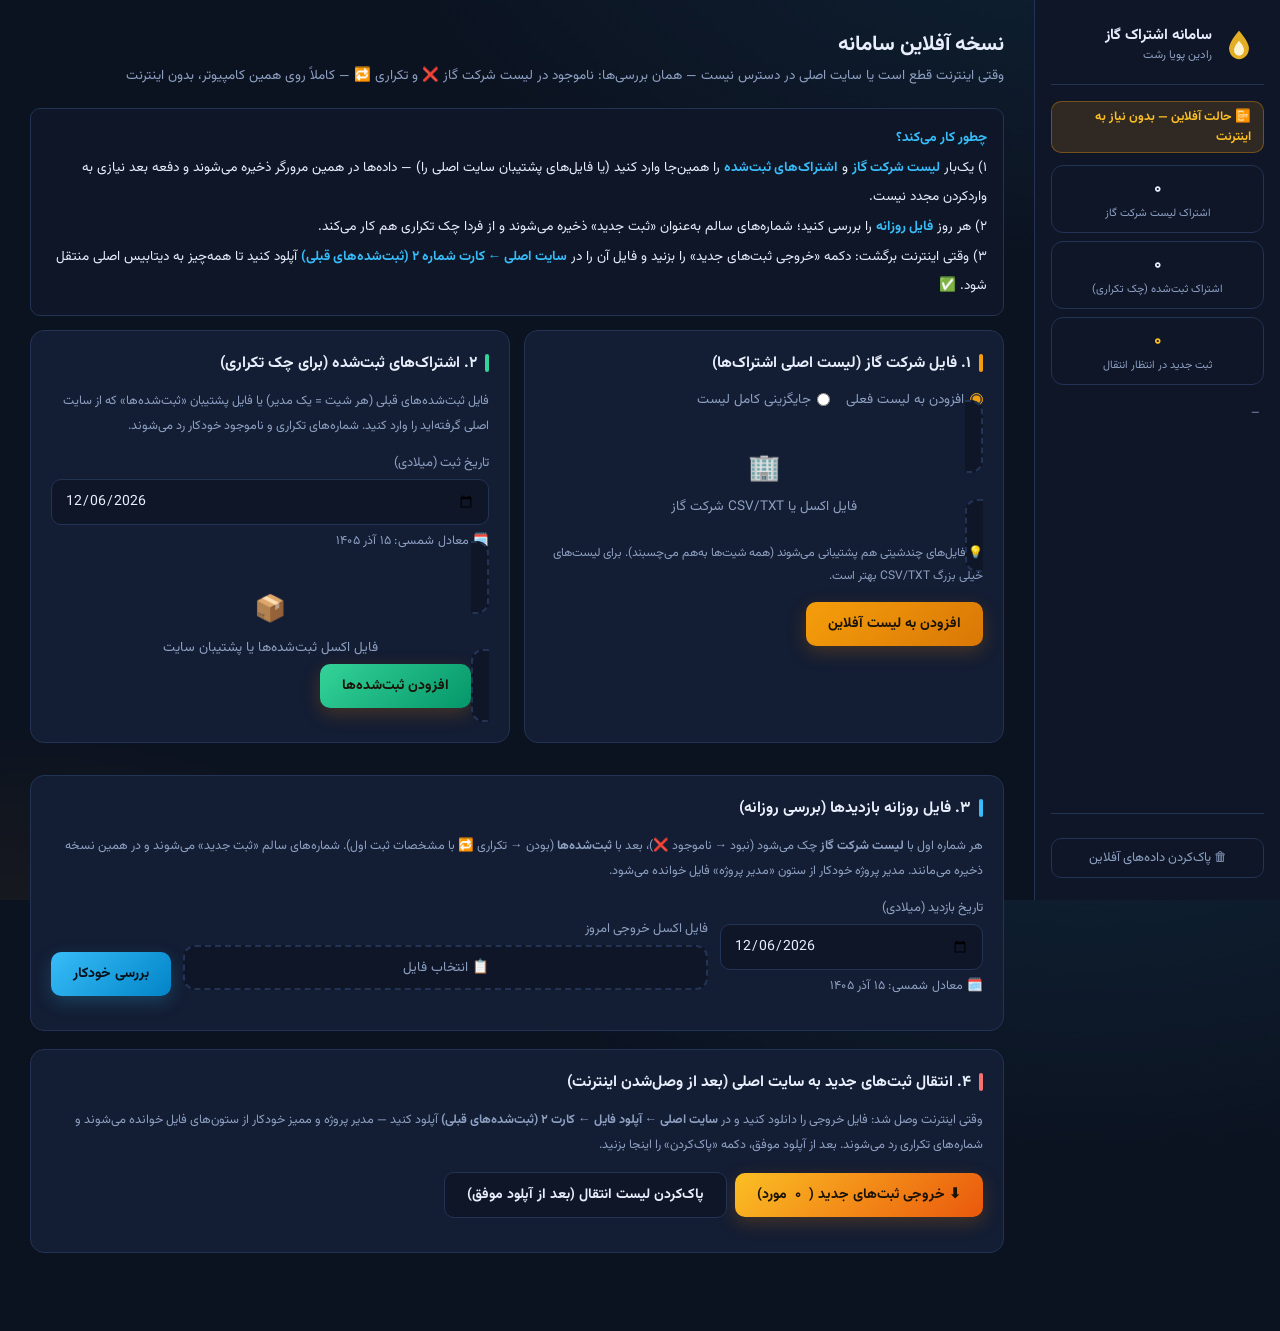
==== offline.html @ a53d4144 "Add files via upload" ====
<!DOCTYPE html>
<html lang="fa" dir="rtl">
<head>
<meta charset="UTF-8">
<meta name="viewport" content="width=device-width, initial-scale=1.0">
<title>سامانه اشتراک‌های گاز — نسخه آفلاین</title>
<link rel="stylesheet" href="styles.css">
<link rel="icon" href="data:image/svg+xml,<svg xmlns='http://www.w3.org/2000/svg' viewBox='0 0 24 24'><text y='18' font-size='18'>📴</text></svg>">
<style>
  .off-badge{display:inline-flex;align-items:center;gap:6px;background:rgba(245,158,11,.14);color:var(--amber);border:1px solid rgba(245,158,11,.35);border-radius:10px;padding:5px 12px;font-size:12.5px;font-weight:700}
  .stat-mini{background:var(--bg2);border:1px solid var(--border);border-radius:12px;padding:10px 12px;text-align:center}
  .stat-mini .v{font-size:17px;font-weight:700}
  .stat-mini .l{font-size:11px;color:var(--muted);margin-top:3px}
</style>
</head>
<body>

<div class="layout">
  <!-- ================= SIDEBAR ================= -->
  <aside class="sidebar">
    <div class="brand">
      <svg viewBox="0 0 24 24" fill="none">
        <path d="M12 2C12 2 5 9.5 5 14.5C5 18.6 8.1 22 12 22C15.9 22 19 18.6 19 14.5C19 9.5 12 2 12 2Z" fill="url(#fgOff)" opacity="0.9"/>
        <path d="M12 9C12 9 8.5 12.8 8.5 15.5C8.5 17.7 10.1 19.5 12 19.5C13.9 19.5 15.5 17.7 15.5 15.5C15.5 12.8 12 9 12 9Z" fill="#fff3d6"/>
        <defs><linearGradient id="fgOff" x1="5" y1="2" x2="19" y2="22"><stop stop-color="#fbbf24"/><stop offset="1" stop-color="#ea580c"/></linearGradient></defs>
      </svg>
      <div>
        <div class="t1">سامانه اشتراک گاز</div>
        <div class="t2">رادین پویا رشت</div>
      </div>
    </div>

    <div class="off-badge" style="margin-bottom:12px">📴 حالت آفلاین — بدون نیاز به اینترنت</div>

    <div class="stat-mini" style="margin-bottom:8px"><div class="v" id="stSubs">۰</div><div class="l">اشتراک لیست شرکت گاز</div></div>
    <div class="stat-mini" style="margin-bottom:8px"><div class="v" id="stRecs">۰</div><div class="l">اشتراک ثبت‌شده (چک تکراری)</div></div>
    <div class="stat-mini" style="margin-bottom:8px"><div class="v" id="stPending" style="color:var(--amber)">۰</div><div class="l">ثبت جدید در انتظار انتقال</div></div>
    <div class="muted" style="font-size:11px;line-height:1.8;margin:10px 4px" id="stSaved">—</div>

    <div class="sidebar-foot">
      <button class="logout-btn" id="offResetBtn">🗑 پاک‌کردن داده‌های آفلاین</button>
    </div>
  </aside>

  <!-- ================= CONTENT ================= -->
  <main class="content">
    <div class="page-title">نسخه آفلاین سامانه</div>
    <div class="page-desc">وقتی اینترنت قطع است یا سایت اصلی در دسترس نیست — همان بررسی‌ها: ناموجود در لیست شرکت گاز ❌ و تکراری 🔁 — کاملاً روی همین کامپیوتر، بدون اینترنت</div>

    <div class="note-box mb" style="line-height:2.2">
      <b>چطور کار می‌کند؟</b><br>
      ۱) یک‌بار <b>لیست شرکت گاز</b> و <b>اشتراک‌های ثبت‌شده</b> را همین‌جا وارد کنید (یا فایل‌های پشتیبان سایت اصلی را) — داده‌ها در همین مرورگر ذخیره می‌شوند و دفعه بعد نیازی به واردکردن مجدد نیست.<br>
      ۲) هر روز <b>فایل روزانه</b> را بررسی کنید؛ شماره‌های سالم به‌عنوان «ثبت جدید» ذخیره می‌شوند و از فردا چک تکراری هم کار می‌کند.<br>
      ۳) وقتی اینترنت برگشت: دکمه «خروجی ثبت‌های جدید» را بزنید و فایل آن را در <b>سایت اصلی ← کارت شماره ۲ (ثبت‌شده‌های قبلی)</b> آپلود کنید تا همه‌چیز به دیتابیس اصلی منتقل شود. ✅
    </div>

    <div class="grid cols-2">
      <!-- ========== 1. master ========== -->
      <div class="card">
        <h3>۱. فایل شرکت گاز (لیست اصلی اشتراک‌ها)</h3>
        <div class="radio-row">
          <label><input type="radio" name="offMasterMode" value="merge" checked> افزودن به لیست فعلی</label>
          <label><input type="radio" name="offMasterMode" value="replace"> جایگزینی کامل لیست</label>
        </div>
        <label class="file-drop mb">
          <input type="file" id="offMasterFile" accept=".xlsx,.xls,.csv,.txt">
          <div class="fd-icon">🏢</div>
          <div class="fd-txt">فایل اکسل یا CSV/TXT شرکت گاز</div>
          <div class="fd-name" id="offMasterFileName"></div>
        </label>
        <p class="muted mb" style="font-size:12px;line-height:1.9;margin-top:-6px">💡 فایل‌های چندشیتی هم پشتیبانی می‌شوند (همه شیت‌ها به‌هم می‌چسبند). برای لیست‌های خیلی بزرگ CSV/TXT بهتر است.</p>
        <button class="btn" id="offMasterBtn">افزودن به لیست آفلاین</button>
        <div id="offMasterResult" class="mt"></div>
      </div>

      <!-- ========== 2. prev records ========== -->
      <div class="card green">
        <h3>۲. اشتراک‌های ثبت‌شده (برای چک تکراری)</h3>
        <p class="muted mb" style="font-size:12.5px;line-height:2">فایل ثبت‌شده‌های قبلی (هر شیت = یک مدیر) یا فایل پشتیبان «ثبت‌شده‌ها» که از سایت اصلی گرفته‌اید را وارد کنید. شماره‌های تکراری و ناموجود خودکار رد می‌شوند.</p>
        <div class="form-row mb">
          <div class="field">
            <label>تاریخ ثبت (میلادی)</label>
            <input type="date" class="input" id="offPrevDate">
            <div class="jalali-hint" data-for="offPrevDate"></div>
          </div>
        </div>
        <label class="file-drop mb">
          <input type="file" id="offPrevFile" accept=".xlsx,.xls,.csv,.txt">
          <div class="fd-icon">📦</div>
          <div class="fd-txt">فایل اکسل ثبت‌شده‌ها یا پشتیبان سایت</div>
          <div class="fd-name" id="offPrevFileName"></div>
        </label>
        <button class="btn" style="background:linear-gradient(135deg,#34d399,#059669)" id="offPrevBtn">افزودن ثبت‌شده‌ها</button>
        <div id="offPrevResult" class="mt"></div>
      </div>
    </div>

    <!-- ========== 3. daily ========== -->
    <div class="card blue" style="margin-top:14px">
      <h3>۳. فایل روزانه بازدیدها (بررسی روزانه)</h3>
      <p class="muted mb" style="font-size:12.5px;line-height:2">هر شماره اول با <b>لیست شرکت گاز</b> چک می‌شود (نبود → ناموجود ❌)، بعد با <b>ثبت‌شده‌ها</b> (بودن → تکراری 🔁 با مشخصات ثبت اول). شماره‌های سالم «ثبت جدید» می‌شوند و در همین نسخه ذخیره می‌مانند. مدیر پروژه خودکار از ستون «مدیر پروژه» فایل خوانده می‌شود.</p>
      <div class="form-row mb">
        <div class="field">
          <label>تاریخ بازدید (میلادی)</label>
          <input type="date" class="input" id="offDate">
          <div class="jalali-hint" data-for="offDate"></div>
        </div>
        <div class="field" style="flex:2">
          <label>فایل اکسل خروجی امروز</label>
          <label class="file-drop" style="padding:10px 16px">
            <input type="file" id="offDailyFile" accept=".xlsx,.xls,.csv,.txt">
            <span class="fd-txt">📋 انتخاب فایل</span>
            <span class="fd-name" id="offDailyFileName"></span>
          </label>
        </div>
        <button class="btn blue" id="offDailyBtn">بررسی خودکار</button>
      </div>
      <div id="offDailyResult"></div>
    </div>

    <!-- ========== 4. sync back ========== -->
    <div class="card red" style="margin-top:14px">
      <h3>۴. انتقال ثبت‌های جدید به سایت اصلی (بعد از وصل‌شدن اینترنت)</h3>
      <p class="muted mb" style="font-size:12.5px;line-height:2">وقتی اینترنت وصل شد: فایل خروجی را دانلود کنید و در <b>سایت اصلی ← آپلود فایل ← کارت ۲ (ثبت‌شده‌های قبلی)</b> آپلود کنید — مدیر پروژه و ممیز خودکار از ستون‌های فایل خوانده می‌شوند و شماره‌های تکراری رد می‌شوند. بعد از آپلود موفق، دکمه «پاک‌کردن» را اینجا بزنید.</p>
      <div class="flex" style="flex-wrap:wrap;gap:8px">
        <button class="btn" style="background:linear-gradient(135deg,#fbbf24,#ea580c)" id="offExportPendingBtn">⬇ خروجی ثبت‌های جدید (<span id="offPendingCount">۰</span> مورد)</button>
        <button class="btn ghost" id="offClearPendingBtn">پاک‌کردن لیست انتقال (بعد از آپلود موفق)</button>
      </div>
      <div id="offPendingResult" class="mt"></div>
    </div>
  </main>
</div>

<script src="xlsx.full.min.js"></script>
<script src="shared.js"></script>
<script>
/* ============================================================
 * نسخه آفلاین — بدون Supabase، بدون اینترنت
 * داده‌ها در IndexedDB همین مرورگر ذخیره می‌شوند
 * ============================================================ */
const S = window.GazShared;
const $ = s => document.querySelector(s);
const esc = v => String(v ?? '').replace(/[&<>"']/g, c => ({ '&': '&amp;', '<': '&lt;', '>': '&gt;', '"': '&quot;', "'": '&#39;' }[c]));
const faNum = n => Number(n || 0).toLocaleString('fa-IR');
const faDateFmt = new Intl.DateTimeFormat('fa-IR-u-ca-persian', { year: 'numeric', month: 'long', day: 'numeric' });
const faDateNumFmt = new Intl.DateTimeFormat('fa-IR-u-ca-persian', { year: 'numeric', month: '2-digit', day: '2-digit' });
function faDate(iso) { return iso ? faDateFmt.format(new Date(iso + 'T12:00:00')) : '—'; }
function faDateNum(iso, empty = '') { try { return iso ? faDateNumFmt.format(new Date(iso + 'T12:00:00')) : empty; } catch { return empty; } }
const todayISO = () => new Date().toISOString().slice(0, 10);

let toastTimer;
function toast(msg, type = '') {
  let t = $('#offToast');
  if (!t) { t = document.createElement('div'); t.id = 'offToast'; t.style.cssText = 'position:fixed;bottom:22px;right:22px;z-index:99;padding:12px 18px;border-radius:12px;background:#1e293b;color:#fff;font-size:13.5px;box-shadow:0 8px 24px rgba(0,0,0,.35);max-width:420px;line-height:1.9'; document.body.appendChild(t); }
  t.textContent = msg;
  t.style.border = type === 'ok' ? '1px solid #34d399' : type === 'err' ? '1px solid #f87171' : '1px solid #38bdf8';
  clearTimeout(toastTimer);
  toastTimer = setTimeout(() => { t.textContent = ''; }, 5000);
}

/* --- همان منطق سایت اصلی: تشخیص ممیز و ستون مدیر پروژه --- */
const INSPECTOR_RE = /(بازدید|ممیز|بازرس|ناظر|تنظیم کنند|تنظیم‌کنند|ثبت کننده|ثبت‌کننده|تهیه کننده|inspector)/i;
function extractInspector(data) {
  if (!data) return '';
  for (const [k, v] of Object.entries(data)) {
    if (INSPECTOR_RE.test(k) && String(v).trim()) return String(v).trim();
  }
  return '';
}
function normalizeName(v) {
  return String(v ?? '').replace(/[يى]/g, 'ی').replace(/ك/g, 'ک').replace(/[\s‌]+/g, '').trim();
}
function detectManagerCol(headers, subCol) {
  const cands = (headers || []).filter(h => h !== subCol);
  const norm = h => normalizeName(h);
  let found = cands.find(h => { const n = norm(h); return n.includes('مدیر') && n.includes('پروژه'); });
  if (!found) found = cands.find(h => norm(h).includes('سرپرست'));
  if (!found) found = cands.find(h => { const n = norm(h); return (n.includes('مدیر') || n.includes('مسئول')) && !INSPECTOR_RE.test(n); });
  return found || null;
}

/* ============================================================
 * وضعیت داده‌ها + ذخیره در IndexedDB
 * ============================================================ */
const state = {
  subs: new Set(),          // شماره‌های لیست شرکت گاز
  records: new Map(),       // no → { mgr, insp, dISO }
  pending: [],              // ثبت‌های جدیدِ آفلاین برای انتقال به سایت اصلی
  mgrs: [],                 // نام مدیرهای دیده‌شده (برای حدس و انتخاب)
};
let NO_IDB = false;

const DB_NAME = 'gaz-offline', STORE = 'kv', SUB_CHUNK = 100000;
function idb() {
  return new Promise((res, rej) => {
    const r = indexedDB.open(DB_NAME, 1);
    r.onupgradeneeded = () => { r.result.createObjectStore(STORE); };
    r.onsuccess = () => res(r.result);
    r.onerror = () => rej(r.error || new Error('IndexedDB unavailable'));
  });
}
async function idbRun(fn) {
  const db = await idb();
  return new Promise((res, rej) => {
    const tx = db.transaction(STORE, 'readwrite');
    const st = tx.objectStore(STORE);
    const out = fn(st);
    tx.oncomplete = () => { db.close(); res(out && out.result !== undefined ? out.result : undefined); };
    tx.onerror = () => { db.close(); rej(tx.error); };
  });
}
const idbPut = (k, v) => idbRun(st => st.put(v, k));
const idbGet = k => new Promise(async (res, rej) => {
  try {
    const db = await idb();
    const tx = db.transaction(STORE, 'readonly');
    const rq = tx.objectStore(STORE).get(k);
    rq.onsuccess = () => { db.close(); res(rq.result); };
    rq.onerror = () => { db.close(); rej(rq.error); };
  } catch (e) { rej(e); }
});
async function idbKeys() {
  const db = await idb();
  return new Promise((res, rej) => {
    const rq = db.transaction(STORE, 'readonly').objectStore(STORE).getAllKeys();
    rq.onsuccess = () => { db.close(); res(rq.result); };
    rq.onerror = () => { db.close(); rej(rq.error); };
  });
}
const idbDel = k => idbRun(st => st.delete(k));

async function saveState() {
  if (NO_IDB) return;
  try {
    // subs به‌صورت تکه‌های ۱۰۰تایی ذخیره می‌شود تا مرورگر له نشود
    const keys = await idbKeys();
    for (const k of keys) if (String(k).startsWith('subs_')) await idbDel(k);
    const arr = [...state.subs];
    for (let i = 0; i < arr.length; i += SUB_CHUNK) await idbPut('subs_' + Math.floor(i / SUB_CHUNK), arr.slice(i, i + SUB_CHUNK));
    await idbPut('records', [...state.records.entries()].map(([no, v]) => ({ no, ...v })));
    await idbPut('pending', state.pending);
    await idbPut('mgrs', state.mgrs);
    await idbPut('savedAt', Date.now());
    renderStats();
  } catch (e) {
    NO_IDB = true;
    console.warn('save failed', e);
  }
}

async function loadState() {
  try {
    await idb(); // test availability
    const keys = await idbKeys();
    if (!keys.length) return;
    state.subs = new Set();
    for (const k of keys) {
      if (String(k).startsWith('subs_')) {
        const chunk = await idbGet(k);
        (chunk || []).forEach(n => state.subs.add(n));
      }
    }
    const recs = await idbGet('records') || [];
    state.records = new Map(recs.map(r => [r.no, { mgr: r.mgr, insp: r.insp, dISO: r.dISO }]));
    state.pending = await idbGet('pending') || [];
    state.mgrs = await idbGet('mgrs') || [];
    renderStats();
  } catch (e) {
    NO_IDB = true;
    renderStats();
  }
}

function renderStats() {
  $('#stSubs').textContent = faNum(state.subs.size);
  $('#stRecs').textContent = faNum(state.records.size);
  $('#stPending').textContent = faNum(state.pending.length);
  $('#offPendingCount').textContent = faNum(state.pending.length);
  $('#stSaved').innerHTML = NO_IDB
    ? '⚠️ این مرورگر اجازه ذخیره دائمی نمی‌دهد — داده‌ها فقط تا باز بودن این صفحه حفظ می‌شوند. حتماً از دکمه‌های خروجی، فایل دانلود کنید.'
    : (state.subs.size || state.records.size
      ? '✅ ذخیره شد — داده‌ها بعد از بستن مرورگر هم می‌مانند (آخرین ذخیره: ' + new Date().toLocaleString('fa-IR') + ')'
      : 'داده‌ای ذخیره نشده — از کارت‌های ۱ و ۲ شروع کنید');
}

/* ============================================================
 * کارت ۱ — لیست شرکت گاز
 * ============================================================ */
function addMasterRows(rows, subCol, mode) {
  const { rows: uniq, empty, dupInFile } = S.dedupeRows(rows, subCol);
  if (mode === 'replace') state.subs.clear();
  let added = 0, existed = 0;
  for (const r of uniq) {
    if (state.subs.has(r.no)) existed++; else { state.subs.add(r.no); added++; }
  }
  return { added, existed, empty, dupInFile, total: state.subs.size };
}

$('#offMasterBtn').addEventListener('click', async () => {
  const f = $('#offMasterFile').files[0];
  if (!f) return toast('فایل لیست شرکت گاز را انتخاب کنید', 'err');
  const btn = $('#offMasterBtn');
  btn.disabled = true; btn.textContent = 'در حال پردازش...';
  $('#offMasterResult').innerHTML = '<div class="muted">⏳ فایل بزرگ است — چند لحظه صبر کنید...</div>';
  await new Promise(r => setTimeout(r, 60));
  try {
    const buf = await f.arrayBuffer();
    const { rows, subCol, sheets } = S.parseWorkbook(buf, XLSX);
    if (!subCol) throw new Error('ستون شماره اشتراک در فایل پیدا نشد');
    const mode = document.querySelector('input[name=offMasterMode]:checked').value;
    const r = addMasterRows(rows, subCol, mode);
    await saveState();
    $('#offMasterResult').innerHTML = `<div class="flex" style="flex-wrap:wrap;gap:6px">
      <span class="badge green">${faNum(r.added)} اشتراک جدید اضافه شد</span>
      <span class="badge amber">${faNum(r.existed)} مورد از قبل موجود بود</span>
      <span class="badge blue">کل لیست آفلاین: ${faNum(r.total)}</span>
    </div>
    <div class="muted mt" style="font-size:12.5px">ستون شناسایی‌شده: «${esc(subCol)}»${sheets ? ' — ' + faNum(sheets) + ' شیت' : ''}${r.dupInFile ? ' — ' + faNum(r.dupInFile) + ' تکراری داخل فایل ادغام شد' : ''}${r.empty ? ' — ' + faNum(r.empty) + ' ردیف خالی نادیده گرفته شد' : ''}</div>`;
    toast('لیست شرکت گاز آفلاین به‌روز شد ✅', 'ok');
  } catch (e) {
    $('#offMasterResult').innerHTML = '';
    toast('خطا: ' + e.message, 'err');
  } finally {
    btn.disabled = false; btn.textContent = 'افزودن به لیست آفلاین';
  }
});

/* ============================================================
 * کارت ۲ — ثبت‌شده‌های قبلی
 * ============================================================ */
function guessMgrFromText(text) {
  const t = normalizeName(text);
  if (!t) return null;
  let hits = state.mgrs.filter(n => { const m = normalizeName(n); return m.length >= 3 && (t.includes(m) || m.includes(t)); });
  if (hits.length === 1) return hits[0];
  hits = state.mgrs.filter(n => String(n).trim().split(/[\s‌]+/).some(w => normalizeName(w).length >= 3 && t.includes(normalizeName(w))));
  return hits.length === 1 ? hits[0] : null;
}

/* فرم انتخاب مدیر (بدون وابستگی به دیتابیس) — حدس از نام شیت/فایل یا انتخاب دستی */
function askManagerOffline(fName, sheetName, boxSel) {
  const guess = guessMgrFromText(sheetName) || guessMgrFromText(fName);
  if (guess) return Promise.resolve({ name: guess, auto: true });
  return new Promise((resolve, reject) => {
    const box = $(boxSel);
    box.innerHTML = `<div class="note-box mb">⚠️ ستون «مدیر پروژه» در این فایل${sheetName ? ` (شیت «${esc(sheetName)}»)` : ''} پیدا نشد. مدیر پروژه مالک این فهرست را انتخاب کنید یا بنویسید:</div>
      <div class="flex" style="flex-wrap:wrap;gap:8px">
        <select class="input" id="offMgrSel" style="max-width:250px">
          <option value="">— انتخاب از فهرست —</option>
          ${state.mgrs.map(m => `<option>${esc(m)}</option>`).join('')}
        </select>
        <input class="input" id="offMgrNew" placeholder="یا نام جدید بنویسید" style="max-width:220px">
        <button class="btn sm" id="offMgrOk">تأیید</button>
        <button class="btn ghost sm" id="offMgrCancel">انصراف</button>
      </div>`;
    $('#offMgrOk').onclick = () => {
      const newName = $('#offMgrNew').value.trim();
      if (newName) return resolve({ name: newName, auto: false });
      const sel = $('#offMgrSel');
      if (sel.value) return resolve({ name: sel.value, auto: false });
      toast('یک مدیر را انتخاب کنید یا نام جدید بنویسید', 'err');
    };
    $('#offMgrCancel').onclick = () => reject(new Error('__cancelled__'));
  });
}
function addMgrName(name) {
  const clean = String(name || '').trim();
  if (clean && !state.mgrs.includes(clean)) state.mgrs.push(clean);
}

/* افزودن یک شیت ثبت‌شده‌ها: خروجی {ok, dup, nf, empty} */
function addPrevSheet(headers, rows, subCol, sheetName, fName, dateISO, boxSel) {
  const mgrCol = detectManagerCol(headers, subCol);
  const res = { ok: 0, dup: 0, nf: 0, note: '' };
  const list = [];
  for (const r of rows) {
    const no = S.normalizeSubNo(r[subCol]);
    if (!no) continue;
    let mgr = mgrCol ? String(r[mgrCol] ?? '').trim() : '';
    if (mgrCol && !normalizeName(mgr)) mgr = '';
    list.push({ no, mgr: mgr || null, insp: extractInspector(r) });
  }
  if (!list.length) { res.note = 'شیت «' + sheetName + '»: شماره اشتراکی نداشت'; return Promise.resolve(res); }
  const apply = manualMgr => {
    for (const it of list) {
      if (state.records.has(it.no)) { res.dup++; continue; }
      if (state.subs.size && !state.subs.has(it.no)) { res.nf++; continue; } // چک ناموجود فقط وقتی لیست اصلی وارد شده
      const mgr = it.mgr || manualMgr;
      if (!normalizeName(mgr)) { res.nf++; continue; }
      addMgrName(mgr);
      state.records.set(it.no, { mgr, insp: it.insp, dISO: dateISO });
      res.ok++;
    }
    res.note = `شیت «${sheetName}»: ${faNum(res.ok)} اضافه شد` +
      (mgrCol ? ` — مدیر از ستون «${mgrCol}»` : (manualMgr ? ` — مدیر: ${manualMgr}` : '')) +
      (res.dup ? ` — ${faNum(res.dup)} تکراری رد شد` : '') + (res.nf ? ` — ${faNum(res.nf)} ناموجود/بی‌مدیر رد شد` : '');
    return res;
  };
  if (mgrCol) return Promise.resolve(apply(null));
  return askManagerOffline(fName, sheetName, boxSel).then(pick => apply(pick.name));
}

$('#offPrevBtn').addEventListener('click', async () => {
  const f = $('#offPrevFile').files[0];
  if (!f) return toast('فایل ثبت‌شده‌ها را انتخاب کنید', 'err');
  const btn = $('#offPrevBtn');
  btn.disabled = true; btn.textContent = 'در حال پردازش...';
  $('#offPrevResult').innerHTML = '';
  try {
    if (!state.subs.size && !confirm('⚠️ لیست شرکت گاز هنوز در نسخه آفلاین وارد نشده است.\nبدون آن، چکِ «ناموجود در لیست» برای ثبت‌شده‌ها انجام نمی‌شود.\nادامه می‌دهید؟')) return;
    const buf = await f.arrayBuffer();
    const sheets = S.parseWorkbookSheets(buf, XLSX);
    if (!sheets.length) throw new Error('فایل خالی است یا شیتی با داده ندارد');
    const dateISO = $('#offPrevDate').value || todayISO();
    const notes = []; const sum = { ok: 0, dup: 0, nf: 0 };
    for (const sh of sheets) {
      if (!sh.subCol) continue;
      const r = await addPrevSheet(sh.headers, sh.rows, sh.subCol, sh.sheetName, f.name, dateISO, '#offPrevResult');
      notes.push(esc(r.note));
      sum.ok += r.ok; sum.dup += r.dup; sum.nf += r.nf;
      $('#offPrevResult').innerHTML = '';
    }
    if (!sum.ok && !sum.dup && !sum.nf) throw new Error('هیچ شماره اشتراک معتبری یافت نشد');
    await saveState();
    $('#offPrevResult').innerHTML = `<div class="flex" style="flex-wrap:wrap;gap:6px">
      <span class="badge green">${faNum(sum.ok)} به ثبت‌شده‌ها اضافه شد ✅</span>
      ${sum.dup ? `<span class="badge amber">${faNum(sum.dup)} از قبل موجود بود</span>` : ''}
      ${sum.nf ? `<span class="badge red">${faNum(sum.nf)} ناموجود در لیست / بدون مدیر رد شد</span>` : ''}
      <span class="badge blue">کل ثبت‌شده‌های آفلاین: ${faNum(state.records.size)}</span>
    </div>
    <div class="muted mt" style="font-size:12.5px;line-height:2">${notes.join('<br>')}</div>`;
    toast('ثبت‌شده‌ها به نسخه آفلاین اضافه شد ✅', 'ok');
  } catch (e) {
    if (e.message === '__cancelled__') { await saveState(); toast('انصراف زده شد — شیت‌های قبلی (در صورت وجود) ذخیره شدند', ''); }
    else toast('خطا: ' + e.message, 'err');
  } finally {
    btn.disabled = false; btn.textContent = 'افزودن ثبت‌شده‌ها';
  }
});

/* ============================================================
 * کارت ۳ — فایل روزانه
 * ============================================================ */
function processDailyRows(headers, rows, subCol, visitDate, manualMgrName = '') {
  const mgrCol = detectManagerCol(headers, subCol);
  const norm = rows.map(r => ({ no: S.normalizeSubNo(r[subCol]), data: r })).filter(r => r.no);
  const nfItems = [], dupItems = [], okItems = [], noMgrItems = [];
  for (const r of norm) {
    if (state.subs.size && !state.subs.has(r.no)) { nfItems.push({ no: r.no }); continue; }
    if (state.records.has(r.no)) {
      const p = state.records.get(r.no);
      dupItems.push({ no: r.no, prev_manager: p.mgr, prev_inspector: p.insp, prev_date: p.dISO });
      continue;
    }
    const rawMgr = mgrCol ? String((r.data || {})[mgrCol] ?? '').trim() : manualMgrName;
    if (!normalizeName(rawMgr)) { noMgrItems.push({ no: r.no }); continue; }
    const insp = extractInspector(r.data);
    state.records.set(r.no, { mgr: rawMgr, insp, dISO: visitDate });
    state.pending.push({ no: r.no, mgr: rawMgr, insp, dISO: visitDate });
    addMgrName(rawMgr);
    okItems.push({ no: r.no, mgr: rawMgr, insp });
  }
  return { mgrCol, total: norm.length, ok: okItems, dupItems, nfItems, noMgrItems, norm };
}

function buildOfflineReportRows(res, visitDate, manualMgrName = '') {
  const dataKeys = [];
  res.norm.forEach(r => Object.keys(r.data || {}).forEach(k => { if (!dataKeys.includes(k) && dataKeys.length < 20) dataKeys.push(k); }));
  const okSet = new Set(res.ok.map(x => x.no));
  return res.norm.map(r => {
    const dup = res.dupItems.find(d => d.no === r.no);
    const isNf = res.nfItems.some(x => x.no === r.no) && !okSet.has(r.no) && !dup;
    const noMgr = res.noMgrItems.some(x => x.no === r.no) && !okSet.has(r.no) && !dup;
    const o = {
      'شماره اشتراک': r.no,
      'نتیجه بررسی': noMgr ? 'بدون مدیر پروژه — ثبت نشد ⚠️'
        : isNf ? 'ناموجود در لیست شرکت گاز ❌'
        : dup ? 'تکراری — قبلاً ثبت شده 🔁' : 'ثبت شد ✅',
      'مدیر پروژه (ثبت اول)': dup ? (dup.prev_manager || '') : (okSet.has(r.no) ? String((r.data || {})[res.mgrCol] ?? manualMgrName).trim() : ''),
      'ممیز (ثبت اول)': dup ? (dup.prev_inspector || '') : (okSet.has(r.no) ? extractInspector(r.data) : ''),
      'تاریخ ثبت اول': dup ? faDateNum(dup.prev_date) : (okSet.has(r.no) ? faDateNum(visitDate) : ''),
    };
    for (const k of dataKeys) o['اطلاعات فایل | ' + k] = (r.data || {})[k] ?? '';
    return o;
  });
}
function pendingToRows(items) {
  return items.map(p => ({
    'شماره اشتراک': p.no,
    'مدیر پروژه': p.mgr,
    'ممیز': p.insp || '',
    'تاریخ ثبت (شمسی)': faDateNum(p.dISO),
  }));
}
function downloadXlsx(rows, filename, sheetName) {
  const wb = XLSX.utils.book_new();
  const ws = XLSX.utils.json_to_sheet(rows.length ? rows : [{ 'اطلاع': 'داده‌ای وجود ندارد' }]);
  if (ws['!ref']) ws['!autofilter'] = { ref: ws['!ref'] };
  XLSX.utils.book_append_sheet(wb, ws, (sheetName || 'data').slice(0, 31));
  XLSX.writeFile(wb, filename);
}

$('#offDailyBtn').addEventListener('click', async () => {
  const f = $('#offDailyFile').files[0];
  if (!f) return toast('فایل روزانه را انتخاب کنید', 'err');
  const btn = $('#offDailyBtn');
  btn.disabled = true; btn.textContent = 'در حال بررسی...';
  $('#offDailyResult').innerHTML = '';
  try {
    const visitDate = $('#offDate').value || todayISO();
    // اگر لیست شرکت گاز خالی است، چکِ ناموجود ممکن نیست — هشدار بده
    if (!state.subs.size && !confirm('⚠️ لیست شرکت گاز هنوز در نسخه آفلاین وارد نشده است.\nبدون آن، چکِ «ناموجود در لیست» انجام نمی‌شود و همه شماره‌ها فقط چک تکراری می‌شوند.\nادامه می‌دهید؟')) return;
    const buf = await f.arrayBuffer();
    const { rows, subCol, headers } = S.parseWorkbook(buf, XLSX);
    if (!subCol) throw new Error('ستون شماره اشتراک در فایل پیدا نشد');
    let manualMgr = '';
    if (!detectManagerCol(headers, subCol)) {
      const pick = await askManagerOffline(f.name, '', '#offDailyResult');
      manualMgr = pick.name;
      $('#offDailyResult').innerHTML = '';
    }
    const res = processDailyRows(headers, rows, subCol, visitDate, manualMgr);
    if (!res.total) throw new Error('هیچ شماره اشتراک معتبری در فایل یافت نشد');
    await saveState();

    const errs = [
      ...res.dupItems.map(d => ({ ...d, kind: 'duplicate' })),
      ...res.nfItems.map(d => ({ ...d, kind: 'not_found' })),
      ...res.noMgrItems.map(d => ({ ...d, kind: 'no_manager' })),
    ];
    const kindBadge = k => k === 'duplicate'
      ? '<span class="badge amber">تکراری 🔁</span>'
      : k === 'not_found' ? '<span class="badge red">ناموجود ❌</span>' : '<span class="badge gray">مدیر نامشخص ⚠️</span>';
    $('#offDailyResult').innerHTML = `
      <div class="flex mb" style="flex-wrap:wrap;gap:6px">
        <span class="badge blue">${faNum(res.total)} شماره بررسی شد</span>
        <span class="badge green">${faNum(res.ok.length)} ثبت جدید ✅ (ذخیره آفلاین)</span>
        ${res.dupItems.length ? `<span class="badge amber">${faNum(res.dupItems.length)} تکراری 🔁</span>` : ''}
        ${res.nfItems.length ? `<span class="badge red">${faNum(res.nfItems.length)} ناموجود ❌</span>` : ''}
        ${res.noMgrItems.length ? `<span class="badge gray">${faNum(res.noMgrItems.length)} بدون مدیر ⚠️</span>` : ''}
      </div>
      <div class="muted mb" style="font-size:12.5px">${res.mgrCol ? `ستون مدیر: «${esc(res.mgrCol)}»` : `ستون «مدیر پروژه» در فایل نبود — همه «${esc(manualMgr)}» ثبت شدند`}</div>
      ${errs.length ? `
      <div class="note-box mb" style="border-color:rgba(248,113,113,.4)">⚠️ موارد زیر ثبت نشدند:</div>
      <div class="table-wrap mb" style="max-height:280px;overflow-y:auto"><table>
        <thead><tr><th>شماره اشتراک</th><th>نوع خطا</th><th>مدیر (ثبت اول)</th><th>ممیز (ثبت اول)</th><th>تاریخ ثبت اول</th></tr></thead>
        <tbody>${errs.slice(0, 100).map(e2 => `<tr>
          <td class="ltr">${esc(e2.no)}</td>
          <td>${kindBadge(e2.kind)}</td>
          <td>${e2.kind === 'duplicate' ? esc(e2.prev_manager || '—') : '—'}</td>
          <td>${e2.kind === 'duplicate' ? '<b>' + esc(e2.prev_inspector || '—') + '</b>' : '—'}</td>
          <td>${e2.kind === 'duplicate' ? faDate(e2.prev_date) : '—'}</td>
        </tr>`).join('')}</tbody>
      </table></div>` : ''}
      <div class="flex" style="flex-wrap:wrap;gap:8px">
        <button class="btn ghost sm" id="offDlReportBtn">⬇ دانلود گزارش این فایل (اکسل)</button>
        ${res.ok.length ? `<button class="btn ghost sm" id="offDlNewBtn">⬇ ثبت‌های جدید این فایل (برای انتقال به سایت اصلی)</button>` : ''}
      </div>`;
    $('#offDlReportBtn').onclick = () => downloadXlsx(
      buildOfflineReportRows(res, visitDate, manualMgr),
      `گزارش-آفلاین-${f.name.replace(/\.[^.]+$/, '')}.xlsx`, 'گزارش بررسی');
    if ($('#offDlNewBtn')) $('#offDlNewBtn').onclick = () => downloadXlsx(
      pendingToRows(res.ok.map(x => ({ no: x.no, mgr: x.mgr, insp: x.insp, dISO: visitDate }))),
      `آفلاین-ثبت‌های-جدید-${faDateNum(visitDate)}.xlsx`, 'ثبت‌های جدید');
    toast(errs.length ? 'پردازش شد — خطاها را بررسی کنید' : 'همه شماره‌ها سالم ثبت شدند ✅', errs.length ? '' : 'ok');
  } catch (e) {
    if (e.message !== '__cancelled__') toast('خطا: ' + e.message, 'err');
  } finally {
    btn.disabled = false; btn.textContent = 'بررسی خودکار';
  }
});

/* ============================================================
 * کارت ۴ — خروجی انتقال + پاک‌کردن
 * ============================================================ */
$('#offExportPendingBtn').addEventListener('click', () => {
  if (!state.pending.length) return toast('هنوز ثبت جدید آفلاینی وجود ندارد', 'err');
  downloadXlsx(pendingToRows(state.pending), `آفلاین-ثبت‌های-جدید-${faDateNum(todayISO())}.xlsx`, 'ثبت‌های جدید');
  toast(`${faNum(state.pending.length)} رکورد خروجی گرفته شد — فایل را در سایت اصلی (کارت ۲) آپلود کنید`, 'ok');
});
$('#offClearPendingBtn').addEventListener('click', async () => {
  if (!state.pending.length) return toast('لیست انتقال خالی است', '');
  if (!confirm(`لیست انتقال (${state.pending.length} مورد) پاک شود؟\nفقط بعد از آپلود موفق در سایت اصلی این کار را بکنید — خود ثبت‌شده‌ها در همین نسخه می‌مانند.`)) return;
  state.pending = [];
  await saveState();
  toast('لیست انتقال پاک شد', 'ok');
});

/* پاک‌کردن کامل داده‌های آفلاین */
$('#offResetBtn').addEventListener('click', async () => {
  if (!confirm('تمام داده‌های آفلاین (لیست شرکت گاز + ثبت‌شده‌ها + لیست انتقال) پاک شود؟')) return;
  if (!confirm('مطمئن هستید؟ اگر پشتیبان ندارید، قابل بازگشت نیست.')) return;
  try {
    state.subs = new Set(); state.records = new Map(); state.pending = []; state.mgrs = [];
    if (!NO_IDB) {
      const keys = await idbKeys();
      for (const k of keys) await idbDel(k);
    }
    renderStats();
    toast('داده‌های آفلاین پاک شد', 'ok');
  } catch (e) { toast('خطا: ' + e.message, 'err'); }
});

/* تاریخ شمسی زیر ورودی‌های تاریخ + نام فایل‌ها */
function refreshJalaliHints() {
  document.querySelectorAll('.jalali-hint').forEach(h => {
    const inp = $('#' + h.dataset.for);
    if (!inp) return;
    h.textContent = inp.value ? '🗓️ معادل شمسی: ' + faDate(inp.value) : '';
  });
}
document.querySelectorAll('input[type=date]').forEach(i => i.addEventListener('change', refreshJalaliHints));
function bindName(inputId, nameId) {
  const inp = $(inputId);
  inp.addEventListener('change', () => { $(nameId).textContent = inp.files[0] ? inp.files[0].name : ''; });
}
bindName('#offMasterFile', '#offMasterFileName');
bindName('#offPrevFile', '#offPrevFileName');
bindName('#offDailyFile', '#offDailyFileName');
$('#offDate').value = todayISO();
$('#offPrevDate').value = todayISO();
refreshJalaliHints();

/* تست: window.__off */
window.__off = { state, addMasterRows, addPrevSheet, processDailyRows, buildOfflineReportRows, pendingToRows, saveState, loadState, detectManagerCol, extractInspector };

/* شروع: بازیابی داده‌های ذخیره‌شده */
loadState();
</script>
</body>
</html>
---- styles.css ----
@font-face {
  font-family: 'Vazirmatn';
  src: url('Vazirmatn-Regular.woff2') format('woff2');
  font-weight: 400; font-style: normal; font-display: swap;
}
@font-face {
  font-family: 'Vazirmatn';
  src: url('Vazirmatn-Bold.woff2') format('woff2');
  font-weight: 700; font-style: normal; font-display: swap;
}

:root {
  --bg: #0b1220;
  --bg2: #0e1628;
  --panel: #131d33;
  --panel2: #17233d;
  --border: #223354;
  --text: #e8eefb;
  --muted: #8ea0c2;
  --accent: #f59e0b;
  --accent2: #38bdf8;
  --green: #34d399;
  --red: #f87171;
  --amber: #fbbf24;
  --radius: 14px;
}

* { box-sizing: border-box; margin: 0; padding: 0; }

html, body { height: 100%; }

body {
  font-family: 'Vazirmatn', Tahoma, sans-serif;
  background:
    radial-gradient(1200px 600px at 85% -10%, rgba(56,189,248,.09), transparent 60%),
    radial-gradient(900px 500px at 0% 110%, rgba(245,158,11,.07), transparent 55%),
    var(--bg);
  color: var(--text);
  min-height: 100vh;
}

::selection { background: rgba(245,158,11,.35); }

input, select, textarea, button { font-family: inherit; font-size: inherit; color: inherit; }

.hidden { display: none !important; }

/* ============ login ============ */
.login-wrap {
  min-height: 100vh; display: flex; align-items: center; justify-content: center; padding: 20px;
}
.login-card {
  width: 100%; max-width: 400px; background: var(--panel);
  border: 1px solid var(--border); border-radius: 20px;
  padding: 38px 32px; text-align: center;
  box-shadow: 0 24px 60px rgba(0,0,0,.45);
}
.login-card .logo { width: 64px; height: 64px; margin: 0 auto 14px; }
.login-card h1 { font-size: 20px; margin-bottom: 6px; }
.login-card p.sub { color: var(--muted); font-size: 13.5px; margin-bottom: 26px; }
.login-card .field { margin-bottom: 14px; text-align: right; }
.login-card label { display: block; font-size: 13px; color: var(--muted); margin-bottom: 6px; }
.login-card button { width: 100%; margin-top: 8px; }
.login-error { color: var(--red); font-size: 13px; min-height: 20px; margin-top: 10px; }
.login-hint { color: var(--muted); font-size: 12px; margin-top: 14px; }
.login-hint code { background: var(--bg2); padding: 2px 8px; border-radius: 6px; color: var(--amber); direction: ltr; display: inline-block; }

/* ============ layout ============ */
.layout { display: flex; min-height: 100vh; }

.sidebar {
  width: 246px; flex-shrink: 0; background: var(--bg2);
  border-left: 1px solid var(--border);
  display: flex; flex-direction: column; padding: 22px 16px;
  position: sticky; top: 0; height: 100vh; overflow-y: auto;
}
.brand { display: flex; align-items: center; gap: 10px; padding: 4px 8px 20px; border-bottom: 1px solid var(--border); margin-bottom: 16px; }
.brand svg { width: 34px; height: 34px; flex-shrink: 0; }
.brand .t1 { font-weight: 700; font-size: 15px; line-height: 1.3; }
.brand .t2 { font-size: 11.5px; color: var(--muted); }

.nav-btn {
  display: flex; align-items: center; gap: 10px; width: 100%;
  background: none; border: none; border-radius: 10px;
  padding: 11px 12px; margin-bottom: 4px; cursor: pointer;
  color: var(--muted); font-size: 14px; text-align: right;
  transition: background .15s, color .15s;
}
.nav-btn svg { width: 19px; height: 19px; flex-shrink: 0; }
.nav-btn:hover { background: rgba(56,189,248,.08); color: var(--text); }
.nav-btn.active { background: linear-gradient(90deg, rgba(245,158,11,.16), rgba(245,158,11,.05)); color: var(--amber); font-weight: 700; }

.sidebar-foot { margin-top: auto; padding-top: 16px; border-top: 1px solid var(--border); }
.user-chip { display: flex; align-items: center; gap: 10px; padding: 8px; }
.user-chip .avatar {
  width: 36px; height: 36px; border-radius: 50%;
  background: linear-gradient(135deg, var(--accent), #d97706);
  display: flex; align-items: center; justify-content: center;
  font-weight: 700; color: #1a1206; font-size: 15px;
}
.user-chip .uname { font-size: 13.5px; font-weight: 700; }
.user-chip .urole { font-size: 11px; color: var(--muted); }
.logout-btn {
  width: 100%; margin-top: 8px; background: none; border: 1px solid var(--border);
  border-radius: 10px; padding: 9px; color: var(--muted); cursor: pointer; font-size: 13px;
  transition: all .15s;
}
.logout-btn:hover { border-color: var(--red); color: var(--red); }

.content { flex: 1; padding: 28px 30px 60px; max-width: 1280px; margin: 0 auto; width: 100%; }

.page-title { font-size: 21px; font-weight: 700; margin-bottom: 4px; }
.page-desc { color: var(--muted); font-size: 13.5px; margin-bottom: 22px; }

/* ============ cards & grid ============ */
.card {
  background: var(--panel); border: 1px solid var(--border);
  border-radius: var(--radius); padding: 20px;
  margin-bottom: 18px;
}
.card h3 { font-size: 15.5px; margin-bottom: 14px; display: flex; align-items: center; gap: 8px; }
.card h3::before { content: ''; width: 4px; height: 18px; border-radius: 4px; background: var(--accent); flex-shrink: 0; }
.card.blue h3::before { background: var(--accent2); }
.card.green h3::before { background: var(--green); }
.card.red h3::before { background: var(--red); }

.grid { display: grid; gap: 14px; }
.grid.cols-2 { grid-template-columns: repeat(auto-fit, minmax(340px, 1fr)); }

/* ============ stats ============ */
.stats-grid { display: grid; grid-template-columns: repeat(auto-fit, minmax(165px, 1fr)); gap: 14px; margin-bottom: 18px; }
.stat-card {
  background: var(--panel); border: 1px solid var(--border);
  border-radius: var(--radius); padding: 16px 18px;
  position: relative; overflow: hidden;
}
.stat-card::after {
  content: ''; position: absolute; inset-inline-start: 0; top: 0; bottom: 0;
  width: 3px; background: var(--sc, var(--accent2));
}
.stat-card .lbl { font-size: 12.5px; color: var(--muted); margin-bottom: 8px; }
.stat-card .val { font-size: 26px; font-weight: 700; }
.stat-card .sub2 { font-size: 11.5px; color: var(--muted); margin-top: 5px; }

.progress-card { margin-bottom: 18px; }
.progress-row { display: flex; justify-content: space-between; align-items: baseline; margin-bottom: 10px; }
.progress-num { font-size: 24px; font-weight: 700; color: var(--amber); }
.progress-num small { font-size: 13px; color: var(--muted); font-weight: 400; }
.progress-track { height: 14px; background: var(--bg2); border-radius: 20px; overflow: hidden; border: 1px solid var(--border); }
.progress-fill {
  height: 100%; border-radius: 20px; min-width: 4px;
  background: linear-gradient(90deg, var(--accent2), var(--green));
  transition: width 1s cubic-bezier(.2,.8,.2,1);
}

/* ============ forms ============ */
.field { margin-bottom: 14px; }
.field label { display: block; font-size: 13px; color: var(--muted); margin-bottom: 6px; }
.input, select.input, textarea.input {
  width: 100%; background: var(--bg2); border: 1px solid var(--border);
  border-radius: 10px; padding: 10px 13px; outline: none; font-size: 14px;
  transition: border-color .15s, box-shadow .15s;
}
.input:focus { border-color: var(--accent2); box-shadow: 0 0 0 3px rgba(56,189,248,.15); }
textarea.input { min-height: 110px; resize: vertical; line-height: 1.9; }
select.input { cursor: pointer; }
input[type="date"].input { direction: ltr; text-align: left; }
input[type="color"].input { padding: 4px; height: 42px; cursor: pointer; }

.form-row { display: flex; gap: 12px; flex-wrap: wrap; align-items: flex-end; }
.form-row .field { flex: 1; min-width: 150px; margin-bottom: 0; }

.btn {
  display: inline-flex; align-items: center; justify-content: center; gap: 8px;
  background: linear-gradient(135deg, var(--accent), #d97706); color: #1a1206;
  border: none; border-radius: 10px; padding: 11px 22px; font-size: 14px; font-weight: 700;
  cursor: pointer; transition: transform .1s, box-shadow .15s, opacity .15s;
  box-shadow: 0 6px 18px rgba(217,119,6,.25);
}
.btn:hover { box-shadow: 0 8px 24px rgba(217,119,6,.35); transform: translateY(-1px); }
.btn:active { transform: translateY(0); }
.btn:disabled { opacity: .55; cursor: not-allowed; transform: none; }
.btn.blue { background: linear-gradient(135deg, var(--accent2), #0284c7); color: #04121c; box-shadow: 0 6px 18px rgba(56,189,248,.22); }
.btn.ghost { background: var(--bg2); color: var(--text); border: 1px solid var(--border); box-shadow: none; }
.btn.ghost:hover { border-color: var(--accent2); box-shadow: none; }
.btn.danger { background: linear-gradient(135deg, var(--red), #dc2626); color: #fff; box-shadow: 0 6px 18px rgba(248,113,113,.2); }
.btn.sm { padding: 7px 14px; font-size: 12.5px; border-radius: 8px; }
.btn svg { width: 16px; height: 16px; }

.file-drop {
  border: 2px dashed var(--border); border-radius: 12px; padding: 22px 16px;
  text-align: center; cursor: pointer; transition: all .15s; background: var(--bg2);
}
.file-drop:hover { border-color: var(--accent2); background: rgba(56,189,248,.05); }
.file-drop .fd-icon { font-size: 26px; margin-bottom: 6px; }
.file-drop .fd-txt { font-size: 13.5px; color: var(--muted); }
.file-drop .fd-name { font-size: 13px; color: var(--green); font-weight: 700; margin-top: 6px; word-break: break-all; direction: ltr; }
.file-drop input { display: none; }

.radio-row { display: flex; gap: 16px; margin-bottom: 14px; }
.radio-row label { display: flex; align-items: center; gap: 6px; font-size: 13.5px; color: var(--muted); cursor: pointer; }
.radio-row input { accent-color: var(--accent); }

/* ============ tables ============ */
.table-wrap { overflow-x: auto; border-radius: 10px; border: 1px solid var(--border); }
table { width: 100%; border-collapse: collapse; font-size: 13.5px; }
th {
  background: var(--bg2); color: var(--muted); font-weight: 700; font-size: 12.5px;
  padding: 11px 14px; text-align: right; white-space: nowrap;
  border-bottom: 1px solid var(--border);
}
td { padding: 10px 14px; border-bottom: 1px solid rgba(34,51,84,.5); white-space: nowrap; }
tr:last-child td { border-bottom: none; }
tbody tr { transition: background .1s; }
tbody tr:hover { background: rgba(56,189,248,.04); }
td.ltr, th.ltr { direction: ltr; text-align: left; font-family: 'Vazirmatn', monospace; }

.badge {
  display: inline-flex; align-items: center; gap: 5px;
  font-size: 12px; font-weight: 700; padding: 4px 11px; border-radius: 20px;
}
.badge.green { background: rgba(52,211,153,.13); color: var(--green); }
.badge.red { background: rgba(248,113,113,.13); color: var(--red); }
.badge.amber { background: rgba(251,191,36,.13); color: var(--amber); }
.badge.blue { background: rgba(56,189,248,.13); color: var(--accent2); }
.badge.gray { background: rgba(142,160,194,.13); color: var(--muted); }

.dot { width: 10px; height: 10px; border-radius: 50%; display: inline-block; }

.pager { display: flex; align-items: center; gap: 10px; justify-content: center; margin-top: 14px; }
.pager .info { font-size: 12.5px; color: var(--muted); }

.empty-state { text-align: center; color: var(--muted); padding: 34px 16px; font-size: 13.5px; }
.empty-state .big { font-size: 30px; margin-bottom: 8px; }

/* ============ check result ============ */
.result-banner {
  border-radius: 12px; padding: 16px 18px; margin-bottom: 16px;
  display: flex; align-items: center; gap: 14px; flex-wrap: wrap;
  border: 1px solid var(--border); background: var(--bg2);
}
.result-banner .rb-icon { font-size: 30px; }
.result-banner .rb-title { font-size: 16px; font-weight: 700; margin-bottom: 3px; }
.result-banner .rb-sub { font-size: 13px; color: var(--muted); }

.kv-table { width: 100%; font-size: 13.5px; }
.kv-table td { padding: 9px 12px; }
.kv-table td:first-child { color: var(--muted); width: 170px; }

/* ============ charts ============ */
.chart-box { position: relative; height: 300px; }
.chart-box canvas { max-height: 100%; }

/* ============ toast ============ */
#toast {
  position: fixed; bottom: 24px; left: 50%; transform: translateX(-50%) translateY(20px);
  background: var(--panel); border: 1px solid var(--border); border-radius: 12px;
  padding: 13px 22px; font-size: 14px; opacity: 0; pointer-events: none;
  transition: all .25s; z-index: 999; box-shadow: 0 12px 40px rgba(0,0,0,.5);
  max-width: 90vw; text-align: center;
}
#toast.show { opacity: 1; transform: translateX(-50%) translateY(0); }
#toast.ok { border-color: var(--green); color: var(--green); }
#toast.err { border-color: var(--red); color: var(--red); }

.danger-zone { border-color: rgba(248,113,113,.4); }
.muted { color: var(--muted); }
.mt { margin-top: 14px; }
.mb { margin-bottom: 14px; }
.flex { display: flex; gap: 10px; align-items: center; flex-wrap: wrap; }
.spacer { flex: 1; }

/* scrollbar */
::-webkit-scrollbar { width: 9px; height: 9px; }
::-webkit-scrollbar-track { background: var(--bg2); }
::-webkit-scrollbar-thumb { background: var(--border); border-radius: 10px; }
::-webkit-scrollbar-thumb:hover { background: #2e4470; }

@media (max-width: 900px) {
  .layout { flex-direction: column; }
  .sidebar { width: 100%; position: static; height: auto; flex-direction: row; flex-wrap: wrap; align-items: center; padding: 12px; }
  .brand { border: none; padding: 0; margin: 0 8px 0 0; }
  .nav-btn { width: auto; margin-bottom: 0; padding: 9px 10px; }
  .nav-btn span { display: none; }
  .sidebar-foot { margin: 0; border: none; padding: 0; display: flex; align-items: center; gap: 8px; }
  .logout-btn { width: auto; margin-top: 0; }
  .content { padding: 18px 14px 50px; }
}

/* ===== صفحه اتصال و راهنما ===== */
.note-box {
  background: var(--bg2); border: 1px solid var(--border); border-radius: 10px;
  padding: 14px 16px; font-size: 13.5px; line-height: 2;
}
.note-box b { color: var(--accent2); }
.login-card a { text-decoration: none; }

/* راهنمای تاریخ شمسی زیر ورودی‌های تاریخ */
.jalali-hint {
  font-size: 12.5px;
  color: var(--muted);
  margin-top: 6px;
  min-height: 16px;
  letter-spacing: .2px;
}
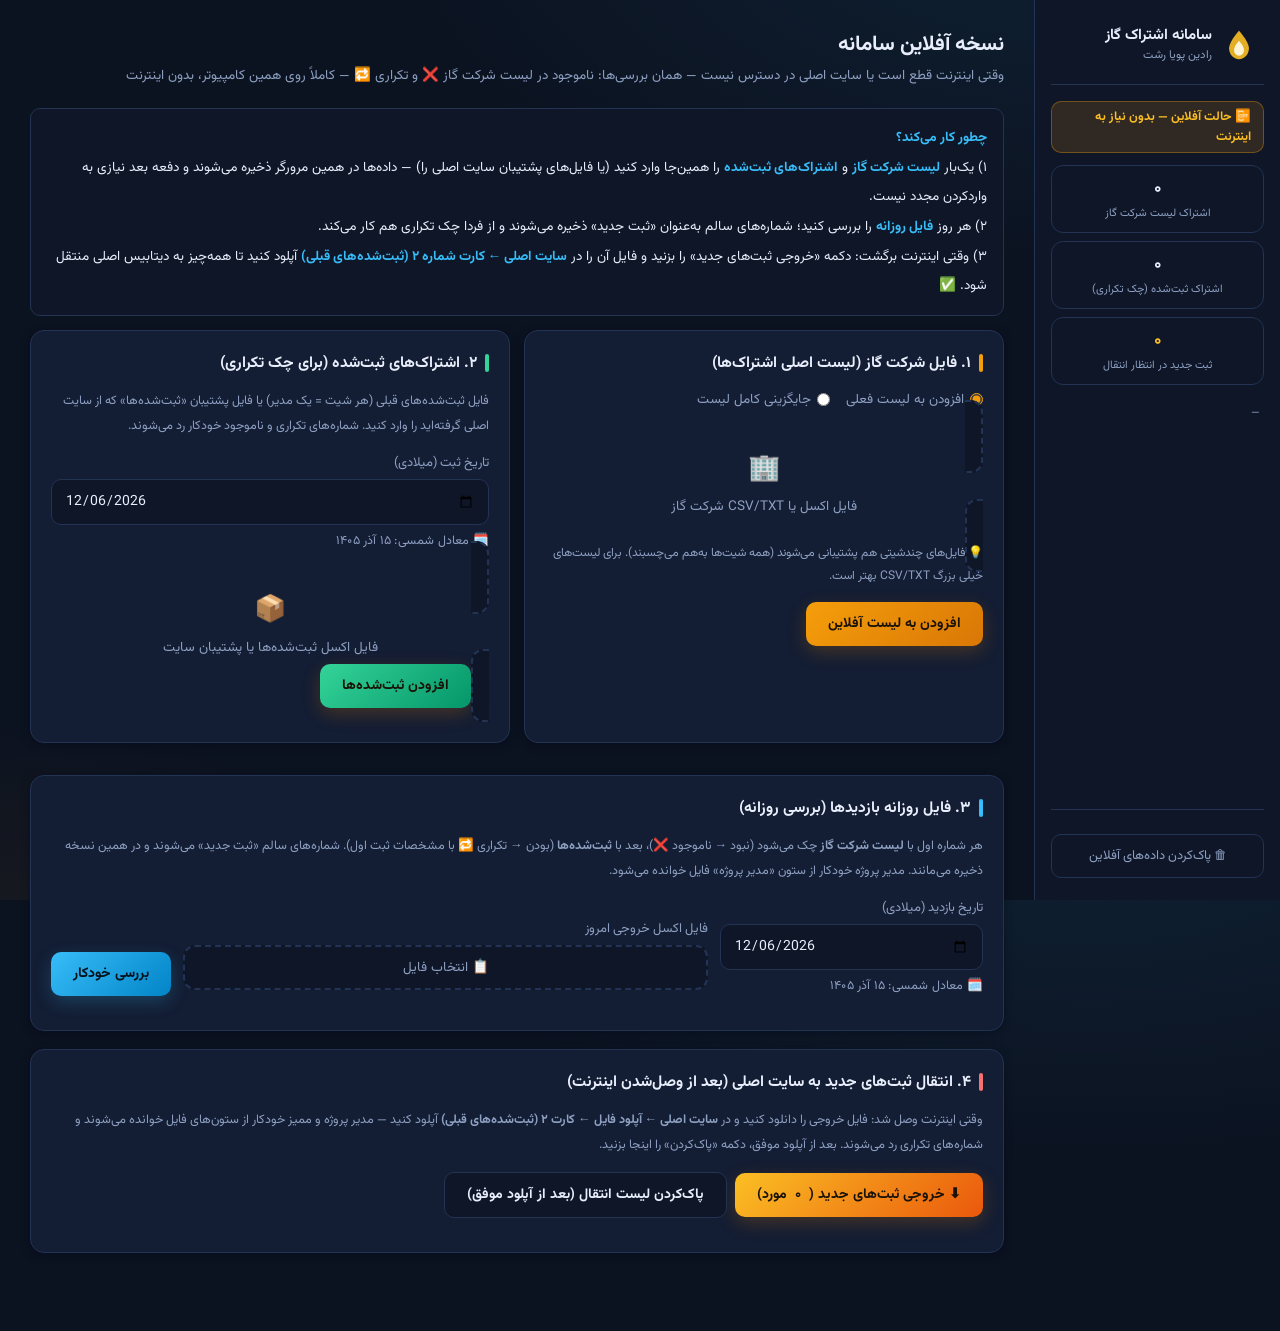
==== commit c2423043: "Update offline.html" ====
--- a/offline.html
+++ b/offline.html
@@ -261,7 +261,7 @@
       }
     }
     const recs = await idbGet('records') || [];
-    state.records = new Map(recs.map(r => [r.no, { mgr: r.mgr, insp: r.insp, dISO: r.dISO }]));
+    state.records = new Map(recs.map(r => [r.no, { mgr: r.mgr, insp: r.insp, dISO: r.dISO, st: r.st || 'new' }]));
     state.pending = await idbGet('pending') || [];
     state.mgrs = await idbGet('mgrs') || [];
     renderStats();
@@ -388,7 +388,7 @@
       const mgr = it.mgr || manualMgr;
       if (!normalizeName(mgr)) { res.nf++; continue; }
       addMgrName(mgr);
-      state.records.set(it.no, { mgr, insp: it.insp, dISO: dateISO });
+      state.records.set(it.no, { mgr, insp: it.insp, dISO: dateISO, st: 'new' });
       res.ok++;
     }
     res.note = `شیت «${sheetName}»: ${faNum(res.ok)} اضافه شد` +
@@ -444,36 +444,52 @@
 function processDailyRows(headers, rows, subCol, visitDate, manualMgrName = '') {
   const mgrCol = detectManagerCol(headers, subCol);
   const norm = rows.map(r => ({ no: S.normalizeSubNo(r[subCol]), data: r })).filter(r => r.no);
-  const nfItems = [], dupItems = [], okItems = [], noMgrItems = [];
+  const nfItems = [], dupItems = [], okItems = [], noMgrItems = [], ifdItems = [];
+  const seen = new Set();
   for (const r of norm) {
-    if (state.subs.size && !state.subs.has(r.no)) { nfItems.push({ no: r.no }); continue; }
-    if (state.records.has(r.no)) {
-      const p = state.records.get(r.no);
-      dupItems.push({ no: r.no, prev_manager: p.mgr, prev_inspector: p.insp, prev_date: p.dISO });
+    // مرحله ۱: تکراری داخل خود فایل (بار دوم به بعد)
+    if (seen.has(r.no)) { ifdItems.push({ no: r.no }); continue; }
+    seen.add(r.no);
+    // مرحله ۲: موجود در لیست شرکت گاز؟
+    if (state.subs.size && !state.subs.has(r.no)) {
+      nfItems.push({ no: r.no });
+      if (!state.records.has(r.no)) state.records.set(r.no, { mgr: '', insp: '', dISO: visitDate, st: 'not_found' });
+      continue;
+    }
+    // مرحله ۳: تکراری با ثبت‌شده‌های قبلی (فقط ثبت واقعی st=new)
+    const prev = state.records.get(r.no);
+    if (prev && (prev.st === 'new')) {
+      dupItems.push({ no: r.no, prev_manager: prev.mgr, prev_inspector: prev.insp, prev_date: prev.dISO });
       continue;
     }
     const rawMgr = mgrCol ? String((r.data || {})[mgrCol] ?? '').trim() : manualMgrName;
     if (!normalizeName(rawMgr)) { noMgrItems.push({ no: r.no }); continue; }
     const insp = extractInspector(r.data);
-    state.records.set(r.no, { mgr: rawMgr, insp, dISO: visitDate });
+    // مرحله ۴: ثبت
+    state.records.set(r.no, { mgr: rawMgr, insp, dISO: visitDate, st: 'new' });
     state.pending.push({ no: r.no, mgr: rawMgr, insp, dISO: visitDate });
     addMgrName(rawMgr);
     okItems.push({ no: r.no, mgr: rawMgr, insp });
   }
-  return { mgrCol, total: norm.length, ok: okItems, dupItems, nfItems, noMgrItems, norm };
+  return { mgrCol, total: norm.length, ok: okItems, dupItems, nfItems, noMgrItems, ifdItems, norm };
 }
 
 function buildOfflineReportRows(res, visitDate, manualMgrName = '') {
   const dataKeys = [];
   res.norm.forEach(r => Object.keys(r.data || {}).forEach(k => { if (!dataKeys.includes(k) && dataKeys.length < 20) dataKeys.push(k); }));
   const okSet = new Set(res.ok.map(x => x.no));
+  const ifdSet = new Set((res.ifdItems || []).map(x => x.no));
+  const occ = {};
   return res.norm.map(r => {
+    occ[r.no] = (occ[r.no] || 0) + 1;
+    const isRepeat = occ[r.no] > 1 && ifdSet.has(r.no);
     const dup = res.dupItems.find(d => d.no === r.no);
-    const isNf = res.nfItems.some(x => x.no === r.no) && !okSet.has(r.no) && !dup;
-    const noMgr = res.noMgrItems.some(x => x.no === r.no) && !okSet.has(r.no) && !dup;
+    const isNf = res.nfItems.some(x => x.no === r.no);
+    const noMgr = res.noMgrItems.some(x => x.no === r.no);
     const o = {
       'شماره اشتراک': r.no,
-      'نتیجه بررسی': noMgr ? 'بدون مدیر پروژه — ثبت نشد ⚠️'
+      'نتیجه بررسی': isRepeat ? 'تکراری داخل خود فایل 🔄'
+        : noMgr ? 'بدون مدیر پروژه — ثبت نشد ⚠️'
         : isNf ? 'ناموجود در لیست شرکت گاز ❌'
         : dup ? 'تکراری — قبلاً ثبت شده 🔁' : 'ثبت شد ✅',
       'مدیر پروژه (ثبت اول)': dup ? (dup.prev_manager || '') : (okSet.has(r.no) ? String((r.data || {})[res.mgrCol] ?? manualMgrName).trim() : ''),
@@ -524,18 +540,21 @@
     await saveState();
 
     const errs = [
+      ...res.ifdItems.map(d => ({ ...d, kind: 'in_file' })),
       ...res.dupItems.map(d => ({ ...d, kind: 'duplicate' })),
       ...res.nfItems.map(d => ({ ...d, kind: 'not_found' })),
       ...res.noMgrItems.map(d => ({ ...d, kind: 'no_manager' })),
     ];
-    const kindBadge = k => k === 'duplicate'
-      ? '<span class="badge amber">تکراری 🔁</span>'
+    const kindBadge = k => k === 'in_file'
+      ? '<span class="badge amber">تکراری داخل فایل 🔄</span>'
+      : k === 'duplicate' ? '<span class="badge amber">تکراری با ثبت قبلی 🔁</span>'
       : k === 'not_found' ? '<span class="badge red">ناموجود ❌</span>' : '<span class="badge gray">مدیر نامشخص ⚠️</span>';
     $('#offDailyResult').innerHTML = `
       <div class="flex mb" style="flex-wrap:wrap;gap:6px">
         <span class="badge blue">${faNum(res.total)} شماره بررسی شد</span>
         <span class="badge green">${faNum(res.ok.length)} ثبت جدید ✅ (ذخیره آفلاین)</span>
-        ${res.dupItems.length ? `<span class="badge amber">${faNum(res.dupItems.length)} تکراری 🔁</span>` : ''}
+        ${res.ifdItems.length ? `<span class="badge amber">${faNum(res.ifdItems.length)} تکراری داخل خود فایل 🔄</span>` : ''}
+        ${res.dupItems.length ? `<span class="badge amber">${faNum(res.dupItems.length)} تکراری با ثبت قبلی 🔁</span>` : ''}
         ${res.nfItems.length ? `<span class="badge red">${faNum(res.nfItems.length)} ناموجود ❌</span>` : ''}
         ${res.noMgrItems.length ? `<span class="badge gray">${faNum(res.noMgrItems.length)} بدون مدیر ⚠️</span>` : ''}
       </div>
--- a/styles.css
+++ b/styles.css
@@ -303,3 +303,90 @@
   min-height: 16px;
   letter-spacing: .2px;
 }
+
+/* ============ تب آپلود: چیدمان مرحله‌ای تمیز (آپدیت ۱۰) ============ */
+.phase-label { display: flex; align-items: center; gap: 12px; margin: 20px 2px 12px; }
+.phase-label span { font-weight: 700; font-size: 14px; }
+.phase-label small { color: var(--muted); font-size: 12px; }
+.phase-label::after { content: ''; flex: 1; height: 1px; background: var(--border); }
+.hint-line { color: var(--muted); font-size: 12.5px; line-height: 2; margin: -6px 0 12px; }
+.more-info summary { cursor: pointer; color: var(--muted); font-size: 12.5px; user-select: none; margin: 2px 0 6px; }
+.more-info summary:hover { color: var(--accent2); }
+.more-info summary::marker { color: var(--accent2); }
+.more-info p { color: var(--muted); font-size: 12.5px; line-height: 2; margin: 4px 0 12px; background: var(--bg2); border: 1px solid var(--border); border-radius: 10px; padding: 10px 14px; }
+.file-drop-sm { padding: 10px 14px !important; display: flex; align-items: center; justify-content: center; gap: 10px; flex-wrap: wrap; }
+.btn-green { background: linear-gradient(135deg, #34d399, #059669) !important; color: #06281c !important; }
+
+/* ============================================================
+ *  آپدیت ۱۱ — پولیش حرفه‌ای UI بر پایه چک‌لیست ui-ux-pro-max
+ *  ۱) دسترس‌پذیری: فوکوس‌رینگ قابل‌مشاهده + کنتراست
+ *  ۲) تعامل: هدف لمسی ۴۴px، حالت‌های hover/active، بازخورد
+ *  ۳) ثبات: توکن‌های سایه/شعاع/حرکت یکسان در کل سیستم
+ *  ۴) انیمیشن: تایمینگ یکسان + احترام به prefers-reduced-motion
+ * ============================================================ */
+:root {
+  --ease: cubic-bezier(.33, 1, .68, 1);
+  --shadow-1: 0 2px 10px rgba(2, 6, 23, .35);
+  --shadow-2: 0 10px 30px rgba(2, 6, 23, .45);
+  --ring: 0 0 0 3px rgba(56, 189, 248, .35);
+}
+
+/* ---- دکمه‌ها: هدف لمسی ۴۴px + بازخورد حرکتی ---- */
+.btn, .logout-btn { min-height: 44px; transition: transform .16s var(--ease), box-shadow .16s var(--ease), filter .16s var(--ease); }
+.btn:hover:not(:disabled) { transform: translateY(-1px); box-shadow: var(--shadow-1); filter: brightness(1.06); }
+.btn:active:not(:disabled) { transform: translateY(0) scale(.985); box-shadow: none; }
+.btn:disabled { opacity: .55; cursor: not-allowed; }
+.btn.sm { min-height: 40px; }
+
+/* ---- فوکوس‌رینگ (هرگز حذف نمی‌شود — دسترس‌پذیری) ---- */
+.btn:focus-visible, .input:focus-visible, .nav-btn:focus-visible,
+a:focus-visible, select:focus-visible, summary:focus-visible {
+  outline: none; box-shadow: var(--ring);
+}
+.input:focus { border-color: var(--accent2); box-shadow: 0 0 0 3px rgba(56, 189, 248, .18); }
+
+/* ---- کارت‌ها: سایه لطیف + هاور (بدون جابه‌جایی ناگهانی) ---- */
+.card { box-shadow: var(--shadow-1); transition: box-shadow .2s var(--ease), border-color .2s var(--ease); }
+.card:hover { box-shadow: var(--shadow-2); border-color: rgba(56, 189, 248, .3); }
+.card.red:hover, .danger-zone:hover { border-color: rgba(248, 113, 113, .45) !important; }
+.login-card { box-shadow: var(--shadow-2); }
+
+/* ---- ناوبری سایدبار ---- */
+.nav-btn { min-height: 44px; transition: background .16s var(--ease), color .16s var(--ease), transform .16s var(--ease); }
+.nav-btn:hover { transform: translateX(-2px); }
+
+/* ---- جدول‌ها: ردیف زبرا + هایلایت هاور ---- */
+table tbody tr { transition: background .12s var(--ease); }
+table tbody tr:nth-child(even) { background: rgba(255, 255, 255, .016); }
+table tbody tr:hover { background: rgba(56, 189, 248, .06); }
+
+/* ---- بج‌ها و کارت‌های آمار ---- */
+.badge { transition: transform .14s var(--ease); }
+.badge:hover { transform: translateY(-1px); }
+.stat-card { transition: transform .18s var(--ease), box-shadow .18s var(--ease); }
+.stat-card:hover { transform: translateY(-2px); box-shadow: var(--shadow-1); }
+
+/* ---- نوار پیشرفت: درخشش متحرک (روی رنگ اصلی، بدون تغییر) ---- */
+.progress-fill { position: relative; overflow: hidden; }
+.progress-fill::after {
+  content: ''; position: absolute; inset: 0;
+  background: linear-gradient(110deg, transparent 25%, rgba(255, 255, 255, .28) 45%, transparent 65%);
+  background-size: 220% 100%;
+  animation: gazShimmer 1.6s linear infinite;
+}
+@keyframes gazShimmer { from { background-position: 200% 0; } to { background-position: -20% 0; } }
+
+/* ---- فایل‌دراپ و توضیحات بازشو ---- */
+.file-drop { transition: border-color .16s var(--ease), background .16s var(--ease), transform .16s var(--ease); }
+.file-drop:hover { transform: translateY(-1px); }
+
+/* ---- اسکرول‌بار ظریف ---- */
+::-webkit-scrollbar { width: 10px; height: 10px; }
+::-webkit-scrollbar-track { background: transparent; }
+::-webkit-scrollbar-thumb { background: #22355c; border-radius: 8px; border: 2px solid var(--bg); }
+::-webkit-scrollbar-thumb:hover { background: #2c4a80; }
+
+/* ---- احترام به کاربرانی که انیمیشن نمی‌خواهند ---- */
+@media (prefers-reduced-motion: reduce) {
+  *, *::before, *::after { animation: none !important; transition: none !important; }
+}
